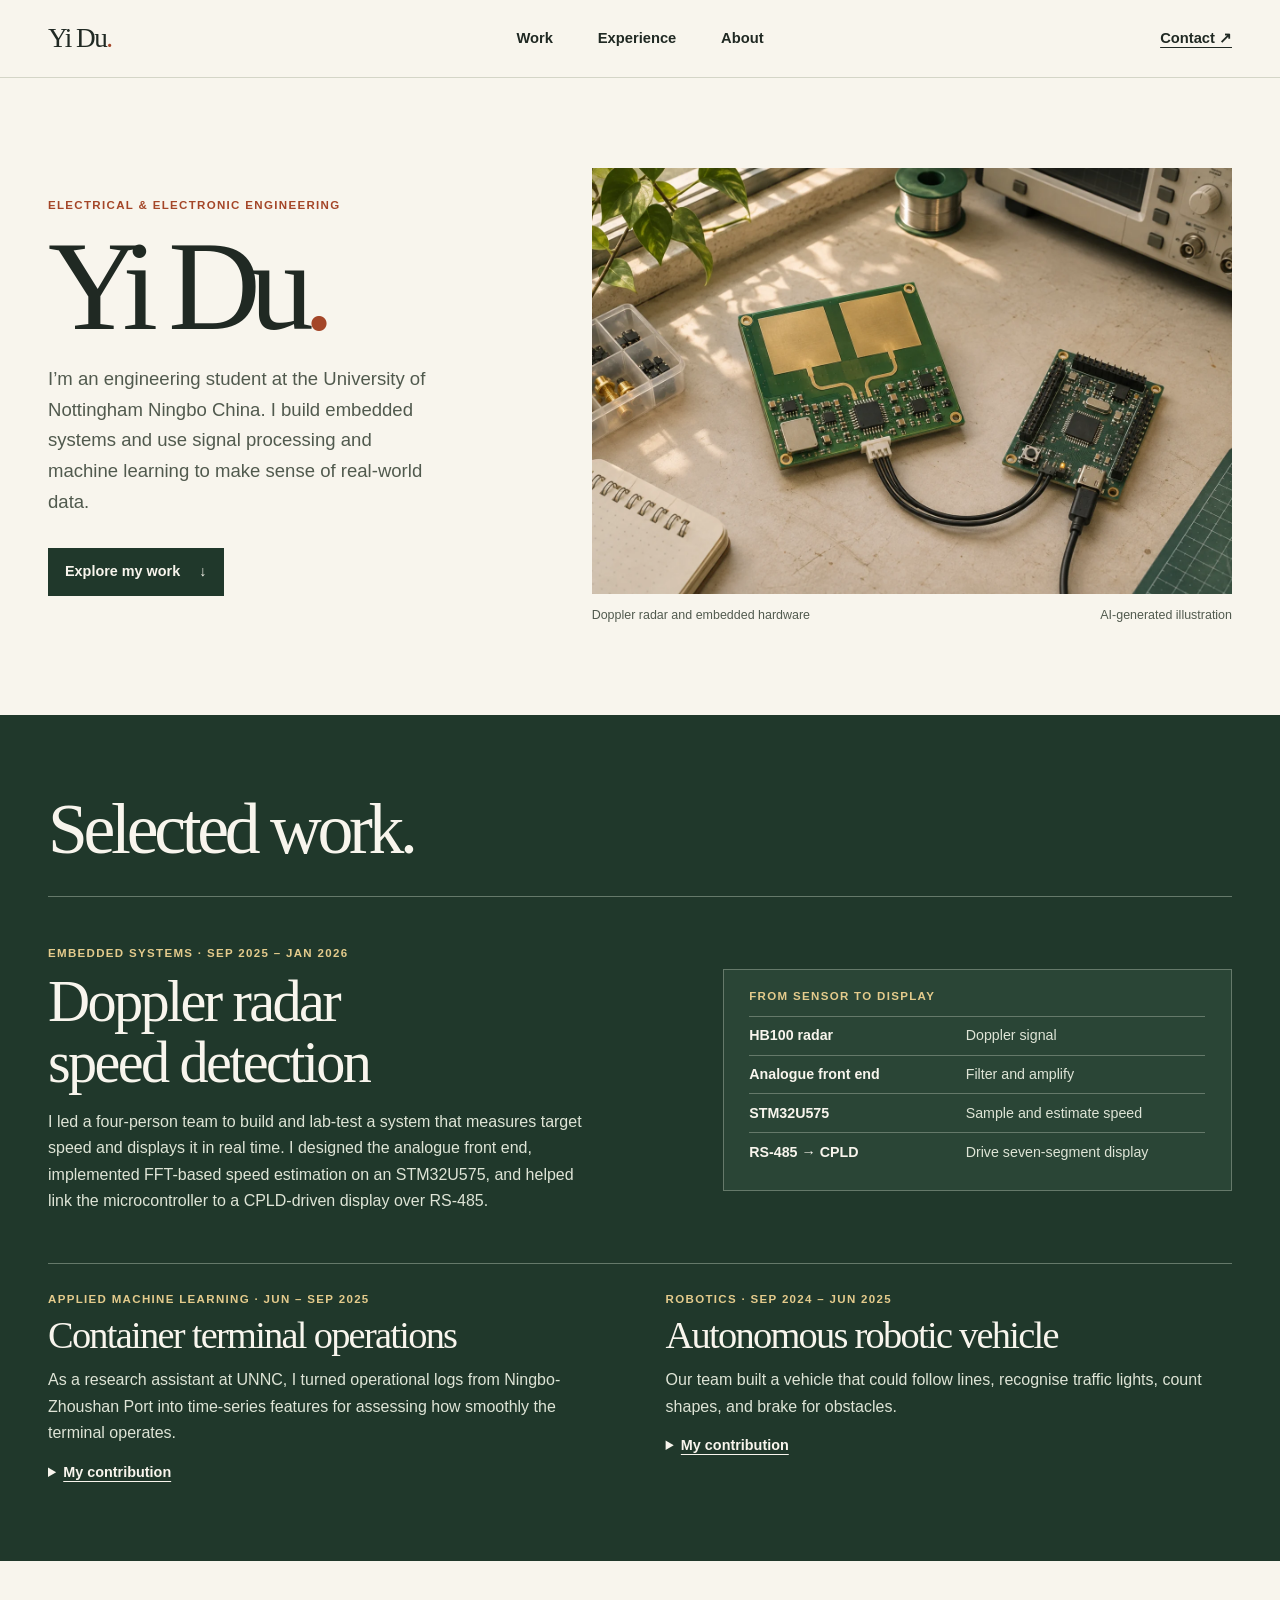
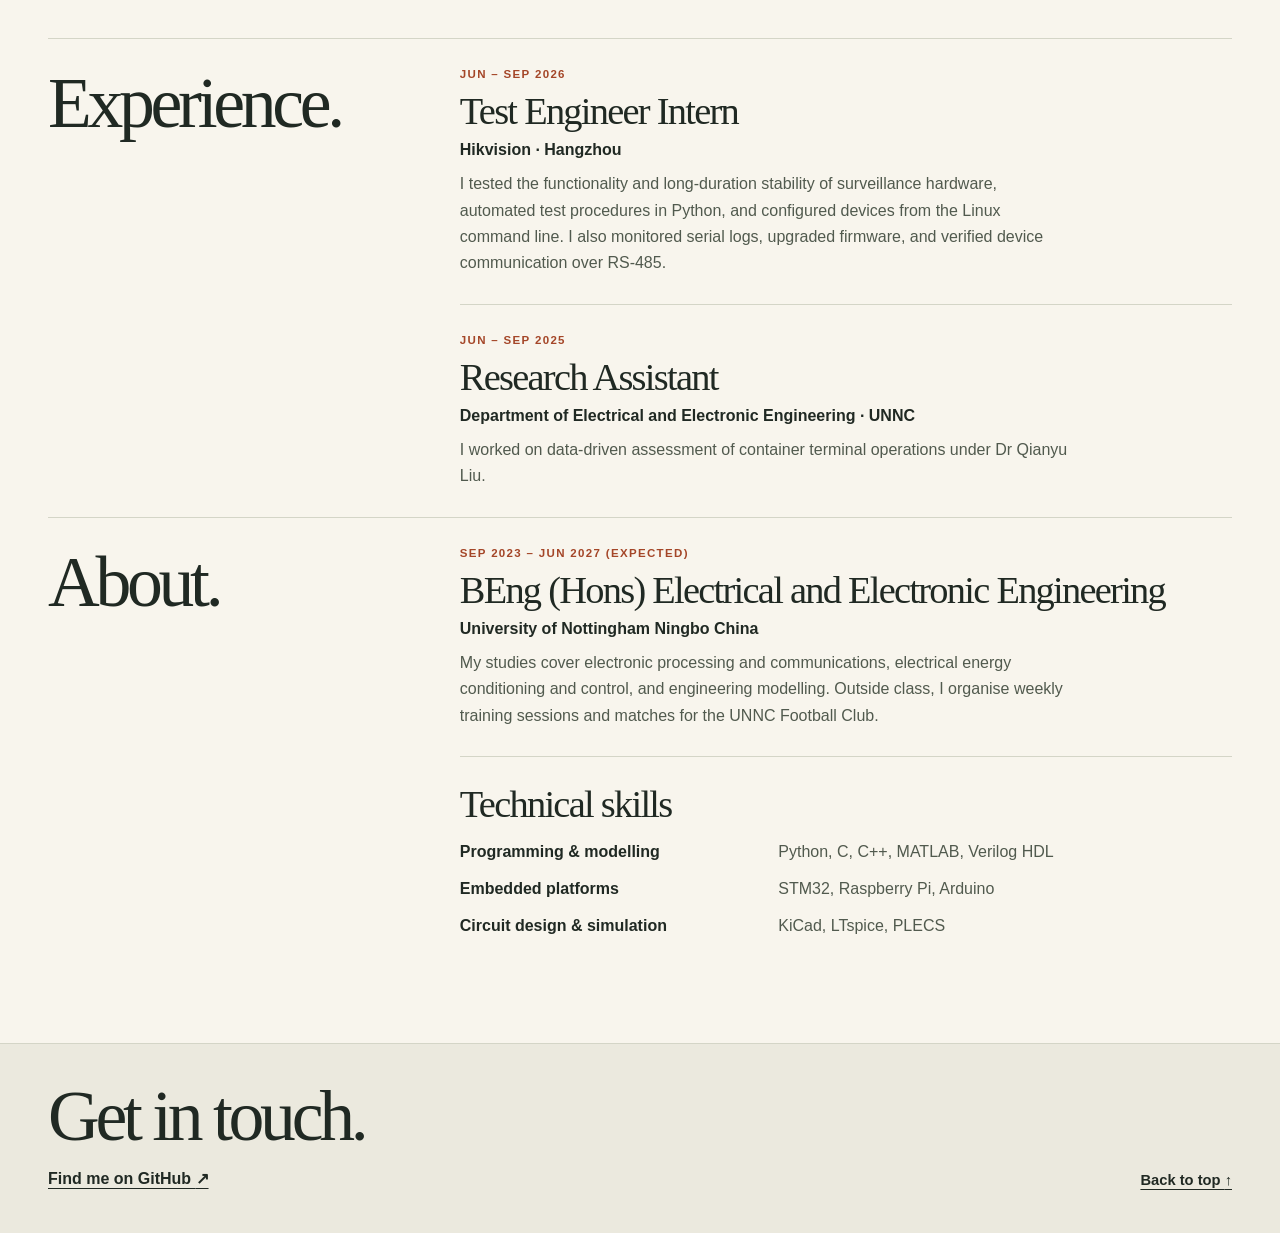
==== index.html @ c0cbe216 "Add Version 1 engineering portfolio for GitHub Pages" ====
<!doctype html>
<html lang="en">
<head>
  <meta charset="utf-8">
  <meta name="viewport" content="width=device-width, initial-scale=1">
  <meta name="description" content="Yi Du, an electrical and electronic engineering student at UNNC. Selected work in embedded systems, signal processing, and applied machine learning.">
  <meta name="theme-color" content="#f8f5ed">
  <title>Yi Du | Engineering Portfolio</title>
  <link rel="stylesheet" href="styles.css">
</head>
<body id="top">
  <a class="skip-link" href="#main">Skip to content</a>
  <header class="site-header">
    <div class="wrap masthead">
      <a class="wordmark" href="#top">Yi Du<span aria-hidden="true">.</span></a>
      <nav aria-label="Main navigation">
        <a href="#work">Work</a>
        <a href="#experience">Experience</a>
        <a href="#about">About</a>
      </nav>
      <a class="contact-link" href="#contact">Contact <span aria-hidden="true">↗</span></a>
    </div>
  </header>

  <main id="main">
    <section class="hero wrap" aria-labelledby="name">
      <div class="hero-copy">
        <p class="eyebrow">Electrical &amp; Electronic Engineering</p>
        <h1 id="name">Yi Du<span>.</span></h1>
        <p class="intro">I’m an engineering student at the University of Nottingham Ningbo China. I build embedded systems and use signal processing and machine learning to make sense of real-world data.</p>
        <a class="button" href="#work">Explore my work <span aria-hidden="true">↓</span></a>
      </div>
      <figure class="hero-figure">
        <img src="assets/radar-concept.webp" width="1440" height="960" alt="A radar module and a development board connected by wires on a sunlit workbench" fetchpriority="high">
        <figcaption><span>Doppler radar and embedded hardware</span><span>AI-generated illustration</span></figcaption>
      </figure>
    </section>

    <section class="work-band" id="work" aria-labelledby="work-title">
      <div class="wrap work-content">
        <h2 id="work-title">Selected work.</h2>
        <article class="featured">
          <div class="feature-copy">
            <p class="eyebrow">Embedded systems · Sep 2025 – Jan 2026</p>
            <h3>Doppler radar<br class="desktop-only"> speed detection</h3>
            <p>I led a four-person team to build and lab-test a system that measures target speed and displays it in real time. I designed the analogue front end, implemented FFT-based speed estimation on an STM32U575, and helped link the microcontroller to a CPLD-driven display over RS-485.</p>
          </div>
          <div class="signal-path">
            <p class="eyebrow" id="signal-title">From sensor to display</p>
            <ol aria-labelledby="signal-title">
              <li><span>HB100 radar</span><span>Doppler signal</span></li>
              <li><span>Analogue front end</span><span>Filter and amplify</span></li>
              <li><span>STM32U575</span><span>Sample and estimate speed</span></li>
              <li><span>RS-485 → CPLD</span><span>Drive seven-segment display</span></li>
            </ol>
          </div>
        </article>
        <div class="work-grid">
          <article class="project">
            <p class="eyebrow">Applied machine learning · Jun – Sep 2025</p>
            <h3>Container terminal operations</h3>
            <p>As a research assistant at UNNC, I turned operational logs from Ningbo-Zhoushan Port into time-series features for assessing how smoothly the terminal operates.</p>
            <details>
              <summary>My contribution</summary>
              <p>I built the Python data pipeline, developed metrics for bottlenecks such as waiting time and congestion, and built a replay tool for exploring historical operations and alternative configurations. I also helped train and tune a hybrid CNN–LSTM model.</p>
            </details>
          </article>
          <article class="project">
            <p class="eyebrow">Robotics · Sep 2024 – Jun 2025</p>
            <h3>Autonomous robotic vehicle</h3>
            <p>Our team built a vehicle that could follow lines, recognise traffic lights, count shapes, and brake for obstacles.</p>
            <details>
              <summary>My contribution</summary>
              <p>I implemented I²C and UART interfaces and an SPI link to an nRF24L01+ radio. I helped tune the PID controller and develop the OpenCV pipeline on Raspberry Pi, including HSV thresholding, perspective transformation, and template matching.</p>
            </details>
          </article>
        </div>
      </div>
    </section>

    <div class="wrap profile">
      <section class="profile-row" id="experience" aria-labelledby="experience-title">
        <h2 id="experience-title">Experience.</h2>
        <div>
          <article class="entry">
            <p class="eyebrow">Jun – Sep 2026</p>
            <h3>Test Engineer Intern</h3>
            <p class="organisation">Hikvision · Hangzhou</p>
            <p>I tested the functionality and long-duration stability of surveillance hardware, automated test procedures in Python, and configured devices from the Linux command line. I also monitored serial logs, upgraded firmware, and verified device communication over RS-485.</p>
          </article>
          <article class="entry">
            <p class="eyebrow">Jun – Sep 2025</p>
            <h3>Research Assistant</h3>
            <p class="organisation">Department of Electrical and Electronic Engineering · UNNC</p>
            <p>I worked on data-driven assessment of container terminal operations under Dr Qianyu Liu.</p>
          </article>
        </div>
      </section>
      <section class="profile-row" id="about" aria-labelledby="about-title">
        <h2 id="about-title">About.</h2>
        <div>
          <article class="entry">
            <p class="eyebrow">Sep 2023 – Jun 2027 (expected)</p>
            <h3>BEng (Hons) Electrical and Electronic Engineering</h3>
            <p class="organisation">University of Nottingham Ningbo China</p>
            <p>My studies cover electronic processing and communications, electrical energy conditioning and control, and engineering modelling. Outside class, I organise weekly training sessions and matches for the UNNC Football Club.</p>
          </article>
          <article class="entry">
            <h3>Technical skills</h3>
            <dl class="skills">
              <div><dt>Programming &amp; modelling</dt><dd>Python, C, C++, MATLAB, Verilog HDL</dd></div>
              <div><dt>Embedded platforms</dt><dd>STM32, Raspberry Pi, Arduino</dd></div>
              <div><dt>Circuit design &amp; simulation</dt><dd>KiCad, LTspice, PLECS</dd></div>
            </dl>
          </article>
        </div>
      </section>
    </div>
  </main>

  <footer id="contact">
    <div class="wrap footer-content">
      <div>
        <h2>Get in touch.</h2>
        <a class="profile-link" href="https://github.com/dy2762811353-sudo">Find me on GitHub <span aria-hidden="true">↗</span></a>
      </div>
      <a class="back" href="#top">Back to top <span aria-hidden="true">↑</span></a>
    </div>
  </footer>
</body>
</html>
---- styles.css ----
:root {
  color-scheme: light;
  --paper: #f8f5ed;
  --ink: #202923;
  --muted: #515a4e;
  --forest: #20382b;
  --wood: #a44628;
  --line: #d4d5c7;
  --light-ink: #f8f5ed;
  --light-muted: #dee4d6;
  --light-line: #65796a;
  --serif: "Instrument Serif", Georgia, serif;
  --sans: "Instrument Sans", "Segoe UI", sans-serif;
}

*, *::before, *::after { box-sizing: border-box; }
html { scroll-behavior: smooth; }
body {
  margin: 0;
  background: var(--paper);
  color: var(--ink);
  font: 1rem/1.65 var(--sans);
}
img { display: block; max-width: 100%; }
a { color: inherit; text-underline-offset: .27em; }
a:focus-visible, summary:focus-visible { outline: 2px solid currentColor; outline-offset: 5px; }
figure, p, dl, dd { margin: 0; }
h1, h2, h3 { margin: 0; font-family: var(--serif); font-weight: 400; line-height: 1.05; }
h2 { font-size: clamp(2.8rem, 5.6vw, 5.15rem); letter-spacing: -.06em; }
h3 { font-size: clamp(1.75rem, 3vw, 2.65rem); letter-spacing: -.045em; }

.wrap { width: min(100% - 96px, 1232px); margin-inline: auto; }
.skip-link {
  position: fixed;
  z-index: 2;
  top: 12px;
  left: 12px;
  padding: .6rem 1rem;
  transform: translateY(-200%);
  background: var(--forest);
  color: var(--light-ink);
}
.skip-link:focus { transform: translateY(0); }
.site-header { border-bottom: 1px solid var(--line); }
.masthead {
  min-height: 77px;
  display: grid;
  grid-template-columns: 1fr auto 1fr;
  align-items: center;
  gap: 1.25rem;
}
.wordmark {
  justify-self: start;
  font: 1.7rem/1 var(--serif);
  letter-spacing: -.055em;
  text-decoration: none;
}
.wordmark span, h1 span { color: var(--wood); }
nav { display: flex; align-items: center; gap: clamp(1rem, 3.5vw, 3rem); }
nav a, .contact-link, .back { font-size: .92rem; font-weight: 600; }
nav a { text-decoration: none; }
nav a:hover, .wordmark:hover { text-decoration: underline; }
.contact-link { justify-self: end; white-space: nowrap; }

.hero {
  display: grid;
  grid-template-columns: minmax(0, .85fr) minmax(0, 1.15fr);
  align-items: center;
  gap: clamp(2rem, 5.5vw, 5.5rem);
  padding-block: clamp(3.25rem, 7vw, 6.25rem);
}
.eyebrow {
  font-size: .72rem;
  font-weight: 700;
  line-height: 1.55;
  letter-spacing: .115em;
  text-transform: uppercase;
}
.hero .eyebrow { color: var(--wood); }
h1 { font-size: clamp(5.25rem, 10vw, 9.6rem); letter-spacing: -.085em; line-height: .97; margin-block: .55rem 1rem; }
.intro { color: var(--muted); max-width: 38ch; font-size: clamp(1.04rem, 1.45vw, 1.2rem); }
.button {
  display: inline-flex;
  align-items: center;
  gap: 1.2rem;
  margin-top: 1.9rem;
  padding: .7rem 1rem;
  border: 1px solid var(--forest);
  background: var(--forest);
  color: var(--light-ink);
  font-size: .9rem;
  font-weight: 600;
  text-decoration: none;
}
.button:hover { background: transparent; color: var(--forest); }
.hero-figure img {
  width: 100%;
  height: auto;
  aspect-ratio: 3 / 2;
  object-fit: cover;
  background: #ded5bd;
}
figcaption {
  display: flex;
  justify-content: space-between;
  flex-wrap: wrap;
  gap: .2rem 1rem;
  margin-top: .65rem;
  color: var(--muted);
  font-size: .78rem;
}

.work-band { background: var(--forest); color: var(--light-ink); }
.work-content { padding-block: clamp(3.1rem, 6vw, 5.5rem); }
.work-content > h2 { margin-bottom: 1.8rem; }
.featured {
  display: grid;
  grid-template-columns: minmax(0, 1.08fr) minmax(0, .92fr);
  gap: clamp(2rem, 6vw, 6rem);
  border-block: 1px solid var(--light-line);
  padding-block: clamp(1.6rem, 4vw, 3rem);
}
.work-band .eyebrow { color: #e4cb8c; }
.feature-copy h3 { font-size: clamp(2.5rem, 4.55vw, 4.7rem); margin: .5rem 0 1rem; }
.work-band article p:not(.eyebrow) { color: var(--light-muted); max-width: 61ch; }
.signal-path {
  align-self: center;
  padding: 1.15rem clamp(.8rem, 2vw, 1.6rem);
  background: #2a4536;
  border: 1px solid var(--light-line);
}
.signal-path ol { list-style: none; padding: 0; margin: .6rem 0 0; }
.signal-path li {
  display: grid;
  grid-template-columns: 1fr 1.15fr;
  align-items: baseline;
  gap: .5rem;
  padding-block: .45rem;
  border-top: 1px solid var(--light-line);
  font-size: .89rem;
}
.signal-path li span:first-child { font-weight: 600; }
.signal-path li span:last-child { color: var(--light-muted); }
.work-grid { display: grid; grid-template-columns: repeat(2, minmax(0, 1fr)); gap: clamp(1.5rem, 4vw, 4rem); }
.project { padding-top: 1.7rem; }
.project h3 { margin: .42rem 0 .72rem; }
details { margin-top: .9rem; }
summary { width: fit-content; cursor: pointer; font-weight: 600; font-size: .9rem; text-decoration: underline; text-underline-offset: .27em; }
details p { padding-top: .65rem; }

.profile { padding-block: clamp(3.1rem, 6vw, 5.5rem); }
.profile-row {
  display: grid;
  grid-template-columns: minmax(0, .65fr) minmax(0, 1.35fr);
  gap: 2.5rem;
  border-top: 1px solid var(--line);
  padding-block: 1.7rem;
}
.entry + .entry { margin-top: 1.7rem; padding-top: 1.7rem; border-top: 1px solid var(--line); }
.entry .eyebrow { margin-bottom: .45rem; color: var(--wood); }
.entry .organisation { margin-block: .32rem .5rem; font-weight: 600; color: var(--ink); }
.entry p { max-width: 69ch; color: var(--muted); }
.skills { display: grid; gap: .65rem; margin-top: .9rem; }
.skills div { display: grid; grid-template-columns: minmax(10rem, .8fr) 1.2fr; gap: .3rem 1rem; }
.skills dt { font-weight: 600; }
.skills dd { color: var(--muted); }

footer { border-top: 1px solid var(--line); background: #ebe9de; }
.footer-content { display: flex; align-items: end; justify-content: space-between; flex-wrap: wrap; gap: 1.5rem; padding-block: 2.2rem 2.55rem; }
.footer-content h2 { margin-bottom: .7rem; }
.profile-link { font-weight: 600; }

@media (max-width: 900px) {
  .wrap { width: min(100% - 56px, 1232px); }
  .hero { gap: 1.7rem; }
  .desktop-only { display: none; }
}
@media (max-width: 680px) {
  .wrap { width: calc(100% - 36px); }
  .masthead { min-height: 65px; gap: .65rem; }
  .wordmark { font-size: 1.4rem; white-space: nowrap; }
  nav { gap: clamp(.52rem, 2.5vw, 1rem); }
  nav a, .contact-link { font-size: .8rem; }
  .hero, .featured, .work-grid, .profile-row { grid-template-columns: minmax(0, 1fr); }
  .hero { gap: 1.8rem; }
  .work-grid { gap: .35rem; }
  .profile-row { gap: 1.15rem; }
}
@media (max-width: 380px) {
  .masthead { grid-template-columns: auto 1fr; padding-block: .75rem; }
  .masthead nav { grid-row: 2; grid-column: 1 / -1; justify-content: space-between; }
  .skills div { grid-template-columns: 1fr; }
}
@media (prefers-reduced-motion: reduce) {
  html { scroll-behavior: auto; }
}
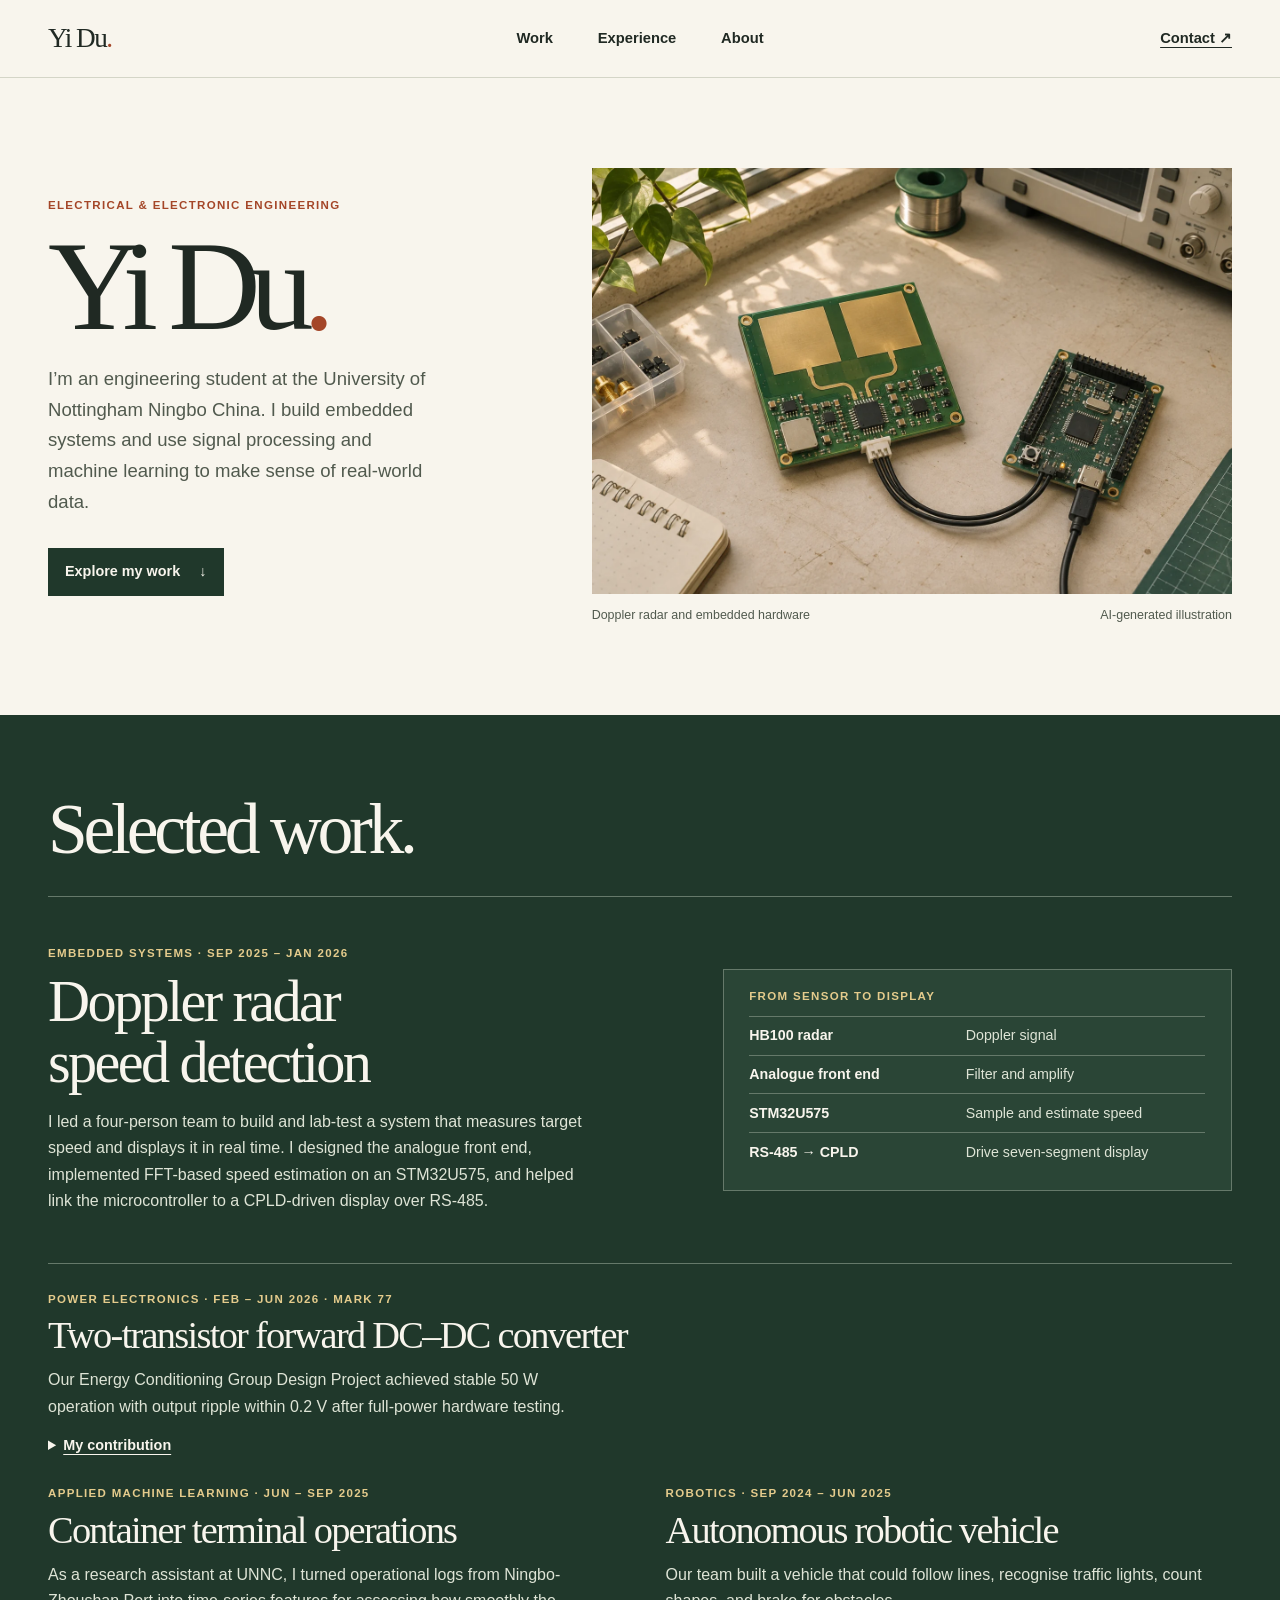
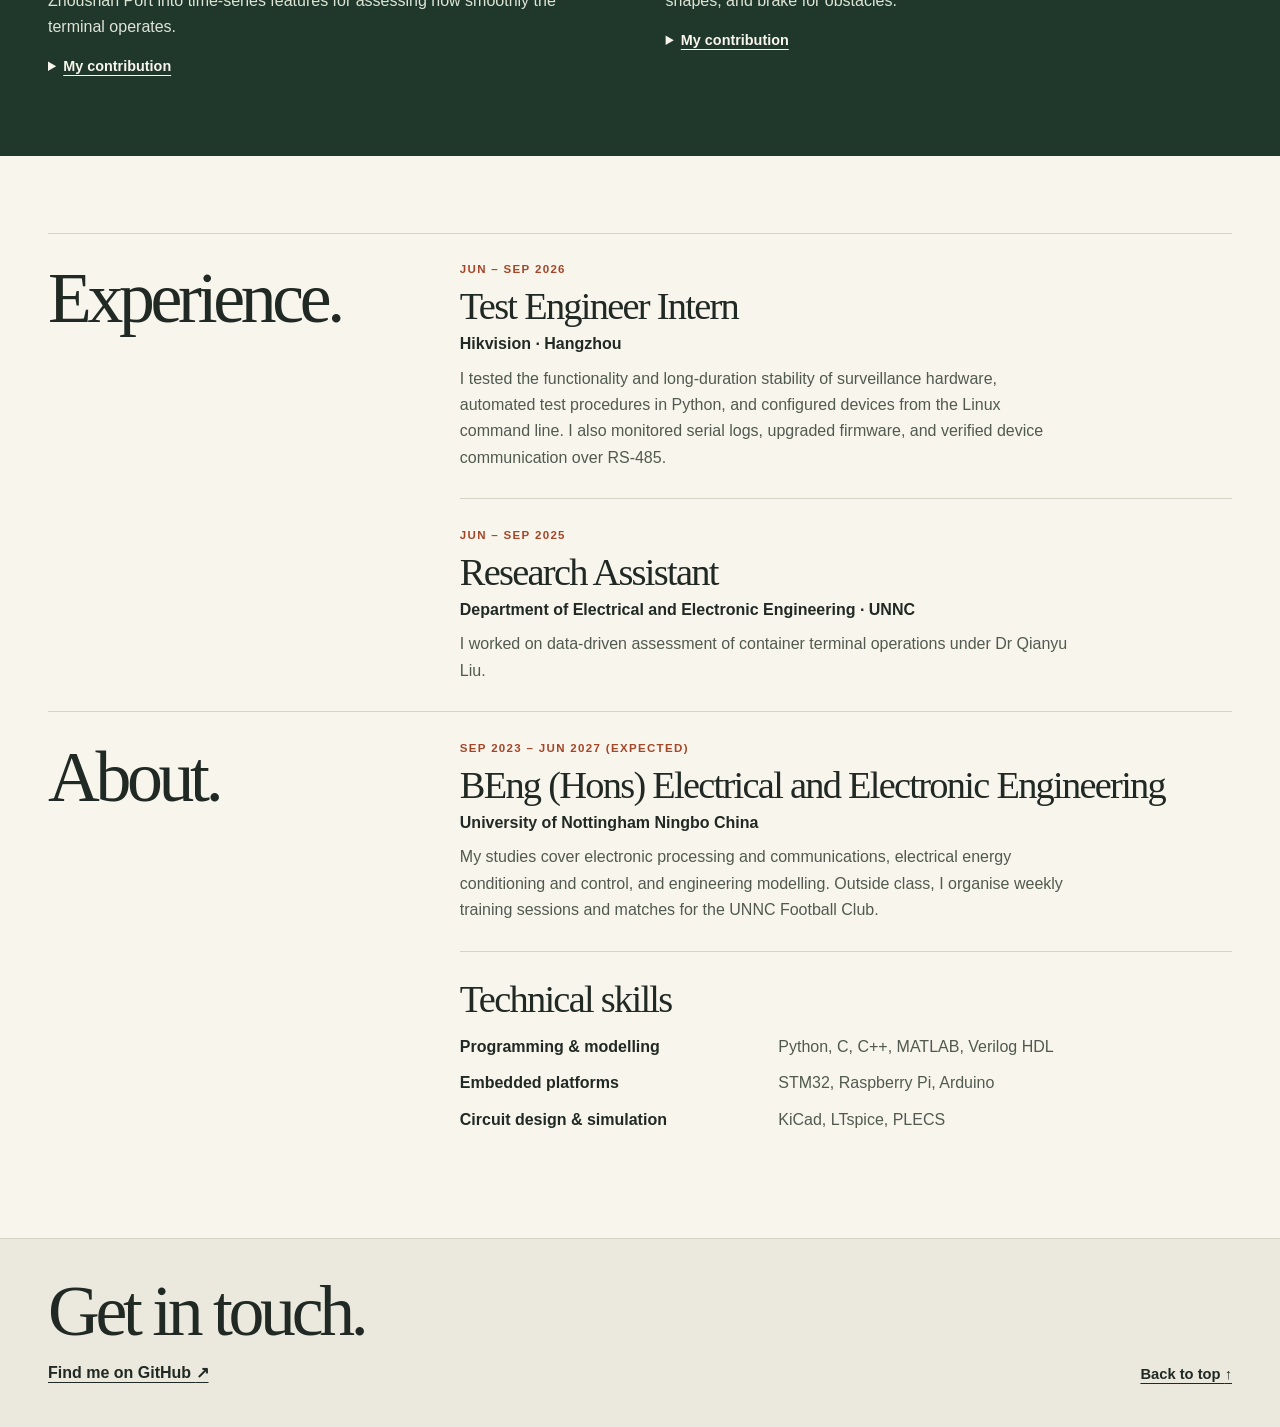
==== commit 80ad0427: "Add DC–DC converter project to both portfolio versions" ====
--- a/index.html
+++ b/index.html
@@ -54,6 +54,16 @@
               <li><span>RS-485 → CPLD</span><span>Drive seven-segment display</span></li>
             </ol>
           </div>
+        </article>
+        <article class="project">
+          <p class="eyebrow">Power electronics · Feb – Jun 2026 · Mark 77</p>
+          <h3>Two-transistor forward DC–DC converter</h3>
+          <p>Our Energy Conditioning Group Design Project achieved stable 50 W operation with output ripple within 0.2 V after full-power hardware testing.</p>
+          <details>
+            <summary>My contribution</summary>
+            <p>I wound the main transformer and output inductor from magnetic-circuit calculations, characterised the magnetic components, analysed MOSFET losses and thermal performance, and implemented the UC3524 PWM and gate-drive circuits.</p>
+            <p>I derived the transfer function from a small-signal PWM-switch model, designed a Type III compensator in MATLAB using the k-factor method, and verified the open- and closed-loop response in PLECS. During hardware testing, I helped diagnose excessive output ripple and leakage-inductance effects and refine the converter.</p>
+          </details>
         </article>
         <div class="work-grid">
           <article class="project">
@@ -122,7 +132,7 @@
     <div class="wrap footer-content">
       <div>
         <h2>Get in touch.</h2>
-        <a class="profile-link" href="https://github.com/dy2762811353-sudo">Find me on GitHub <span aria-hidden="true">↗</span></a>
+        <a class="profile-link" href="https://github.com/YiDU-unnc">Find me on GitHub <span aria-hidden="true">↗</span></a>
       </div>
       <a class="back" href="#top">Back to top <span aria-hidden="true">↑</span></a>
     </div>
